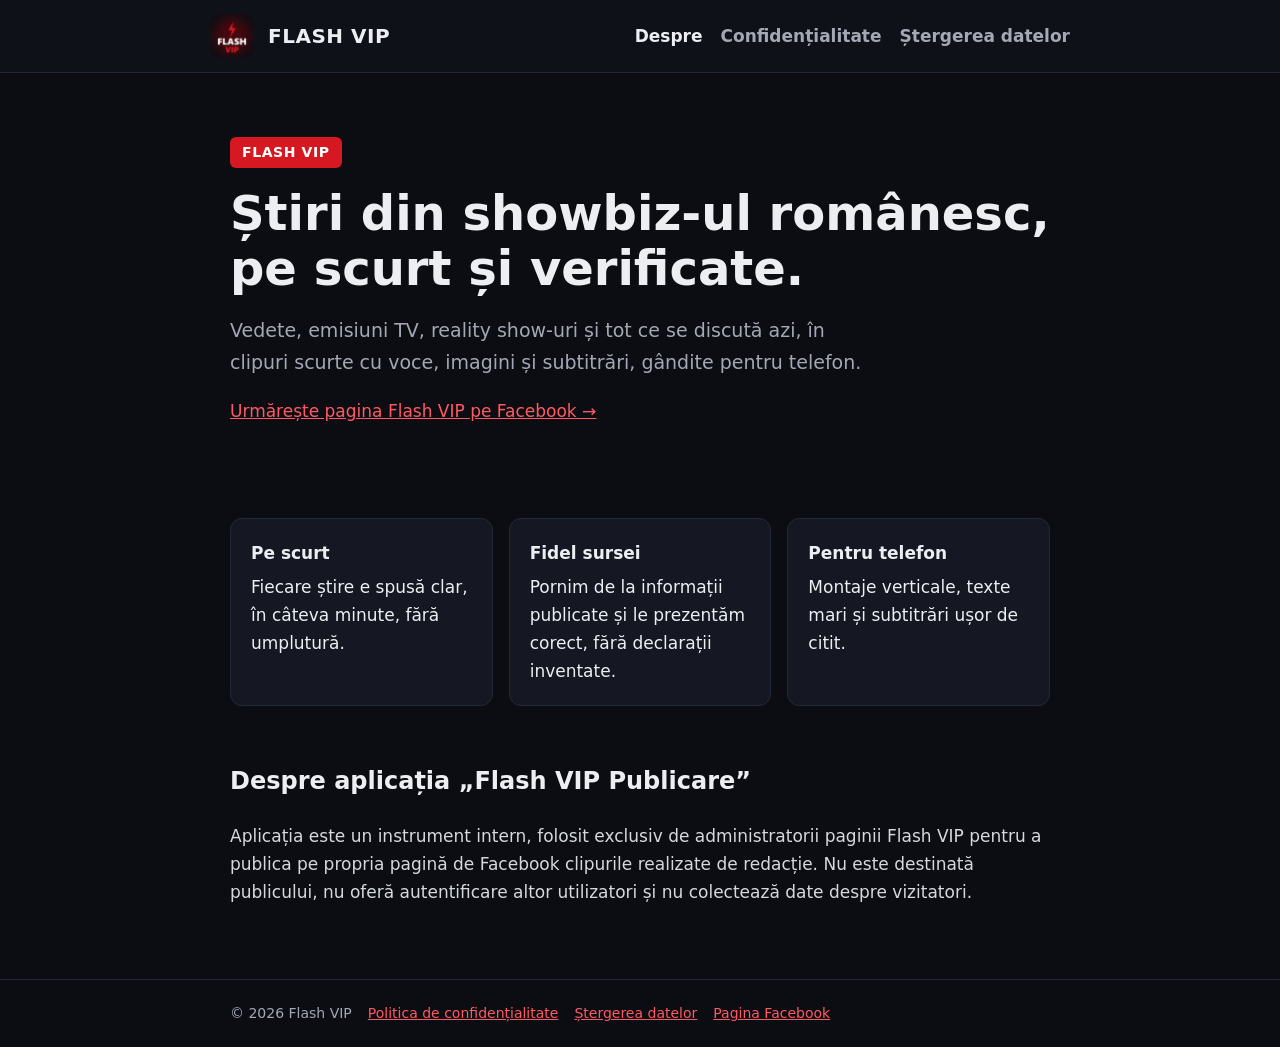
==== index.html @ b5357ff5 "Site Flash VIP" ====
<!doctype html><html lang="ro"><head><meta charset="utf-8"><meta name="viewport" content="width=device-width,initial-scale=1">
<title>Flash VIP — știri din showbiz</title><meta name="description" content="Flash VIP — știri din showbiz-ul românesc, pe scurt și verificate."><link rel="icon" href="favicon.png"><link rel="stylesheet" href="style.css"></head>
<body><header><div class="wrap top"><img src="logo.png" alt="Flash VIP"><a class="brand" href="index.html">FLASH VIP</a><nav><a href="index.html" class=on>Despre</a><a href="confidentialitate.html">Confidențialitate</a><a href="stergere-date.html">Ștergerea datelor</a></nav></div></header>
<main class="wrap"><section class="hero"><span class="tag">FLASH VIP</span><h1>Știri din showbiz-ul românesc, pe scurt și verificate.</h1>
<p class="lead">Vedete, emisiuni TV, reality show-uri și tot ce se discută azi, în clipuri scurte cu voce, imagini și subtitrări, gândite pentru telefon.</p>
<p><a href="https://www.facebook.com/1396041986934657">Urmărește pagina Flash VIP pe Facebook →</a></p></section>
<div class="grid"><div class="card"><b>Pe scurt</b>Fiecare știre e spusă clar, în câteva minute, fără umplutură.</div>
<div class="card"><b>Fidel sursei</b>Pornim de la informații publicate și le prezentăm corect, fără declarații inventate.</div>
<div class="card"><b>Pentru telefon</b>Montaje verticale, texte mari și subtitrări ușor de citit.</div></div>
<section class="doc" style="padding-top:0"><h2>Despre aplicația „Flash VIP Publicare”</h2>
<p>Aplicația este un instrument intern, folosit exclusiv de administratorii paginii Flash VIP pentru a publica pe propria pagină de Facebook clipurile realizate de redacție. Nu este destinată publicului, nu oferă autentificare altor utilizatori și nu colectează date despre vizitatori.</p></section></main>
<footer><div class="wrap"><span>© 2026 Flash VIP</span><a href="confidentialitate.html">Politica de confidențialitate</a><a href="stergere-date.html">Ștergerea datelor</a><a href="https://www.facebook.com/1396041986934657">Pagina Facebook</a></div></footer></body></html>
---- style.css ----
*{box-sizing:border-box}:root{--red:#d61822;--ink:#0b0d12;--card:#151822;--txt:#eceef2;--mut:#a3a8b4}
body{margin:0;background:var(--ink);color:var(--txt);font:17px/1.65 "Segoe UI",system-ui,-apple-system,Roboto,Arial,sans-serif}
a{color:#ff5a62}header{border-bottom:1px solid #222633;background:#0e1118}
.wrap{max-width:860px;margin:0 auto;padding:0 20px}
.top{display:flex;align-items:center;gap:14px;padding:14px 0;flex-wrap:wrap}
.top img{width:44px;height:44px;border-radius:10px}.brand{font-weight:800;letter-spacing:.5px;font-size:20px;color:var(--txt);text-decoration:none}
nav{margin-left:auto;display:flex;gap:18px;flex-wrap:wrap}nav a{color:var(--mut);text-decoration:none;font-weight:600}nav a:hover,nav a.on{color:var(--txt)}
.hero{padding:64px 0 40px}.tag{display:inline-block;background:var(--red);color:#fff;font-weight:800;padding:4px 12px;border-radius:6px;font-size:14px;letter-spacing:.6px}
h1{font-size:clamp(30px,6vw,48px);line-height:1.15;margin:18px 0 14px}h2{margin-top:36px;font-size:24px}
.lead{color:var(--mut);font-size:19px;max-width:640px}
.grid{display:grid;grid-template-columns:repeat(auto-fit,minmax(220px,1fr));gap:16px;margin:36px 0 56px}
.card{background:var(--card);border:1px solid #232838;border-radius:12px;padding:20px}.card b{display:block;margin-bottom:6px}
.doc{padding:40px 0 56px}.doc p,.doc li{color:#d5d8df}.upd{color:var(--mut);font-size:15px}
footer{border-top:1px solid #222633;color:var(--mut);font-size:14px;padding:22px 0}footer .wrap{display:flex;gap:16px;flex-wrap:wrap}
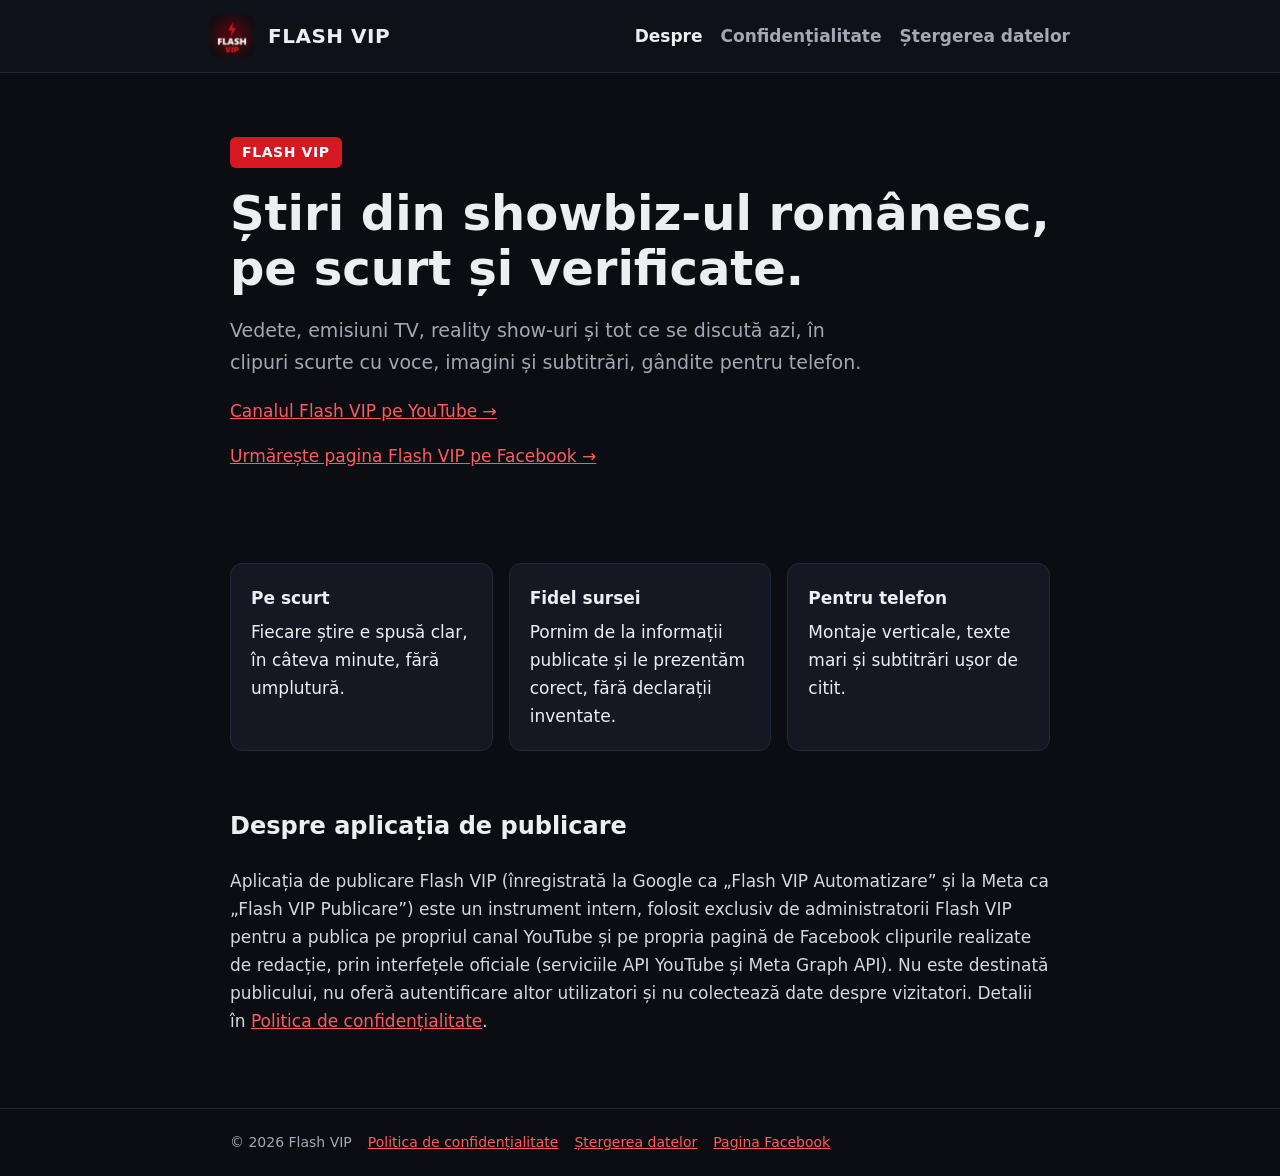
==== commit 8339f2ba: "Prima pagină și ștergerea datelor: menționează YouTube" ====
--- a/index.html
+++ b/index.html
@@ -3,10 +3,11 @@
 <body><header><div class="wrap top"><img src="logo.png" alt="Flash VIP"><a class="brand" href="index.html">FLASH VIP</a><nav><a href="index.html" class=on>Despre</a><a href="confidentialitate.html">Confidențialitate</a><a href="stergere-date.html">Ștergerea datelor</a></nav></div></header>
 <main class="wrap"><section class="hero"><span class="tag">FLASH VIP</span><h1>Știri din showbiz-ul românesc, pe scurt și verificate.</h1>
 <p class="lead">Vedete, emisiuni TV, reality show-uri și tot ce se discută azi, în clipuri scurte cu voce, imagini și subtitrări, gândite pentru telefon.</p>
+<p><a href="https://www.youtube.com/@flashvipromania">Canalul Flash VIP pe YouTube →</a></p>
 <p><a href="https://www.facebook.com/1396041986934657">Urmărește pagina Flash VIP pe Facebook →</a></p></section>
 <div class="grid"><div class="card"><b>Pe scurt</b>Fiecare știre e spusă clar, în câteva minute, fără umplutură.</div>
 <div class="card"><b>Fidel sursei</b>Pornim de la informații publicate și le prezentăm corect, fără declarații inventate.</div>
 <div class="card"><b>Pentru telefon</b>Montaje verticale, texte mari și subtitrări ușor de citit.</div></div>
-<section class="doc" style="padding-top:0"><h2>Despre aplicația „Flash VIP Publicare”</h2>
-<p>Aplicația este un instrument intern, folosit exclusiv de administratorii paginii Flash VIP pentru a publica pe propria pagină de Facebook clipurile realizate de redacție. Nu este destinată publicului, nu oferă autentificare altor utilizatori și nu colectează date despre vizitatori.</p></section></main>
+<section class="doc" style="padding-top:0"><h2>Despre aplicația de publicare</h2>
+<p>Aplicația de publicare Flash VIP (înregistrată la Google ca „Flash VIP Automatizare” și la Meta ca „Flash VIP Publicare”) este un instrument intern, folosit exclusiv de administratorii Flash VIP pentru a publica pe propriul canal YouTube și pe propria pagină de Facebook clipurile realizate de redacție, prin interfețele oficiale (serviciile API YouTube și Meta Graph API). Nu este destinată publicului, nu oferă autentificare altor utilizatori și nu colectează date despre vizitatori. Detalii în <a href="confidentialitate.html">Politica de confidențialitate</a>.</p></section></main>
 <footer><div class="wrap"><span>© 2026 Flash VIP</span><a href="confidentialitate.html">Politica de confidențialitate</a><a href="stergere-date.html">Ștergerea datelor</a><a href="https://www.facebook.com/1396041986934657">Pagina Facebook</a></div></footer></body></html>
